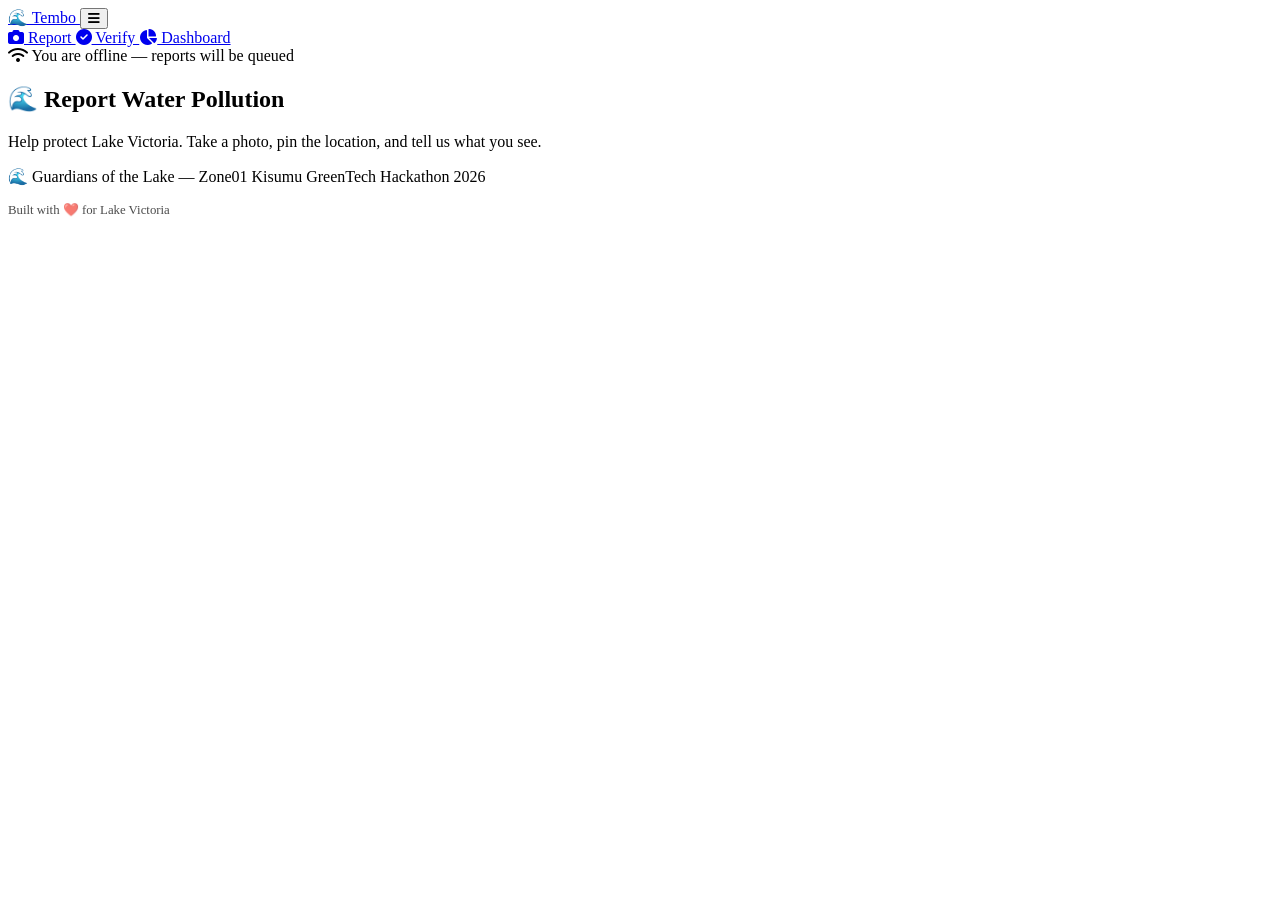
==== frontend/index.html @ 0f0c3a8d "feat: add initial HTML structure and CSS styles for the Guardians of the Lake project" ====
<!DOCTYPE html>
<html lang="en">
<head>
  <meta charset="UTF-8" />
  <meta name="viewport" content="width=device-width, initial-scale=1.0" />
  <title>Guardians of the Lake - Report</title>
  <link rel="stylesheet" href="/css/style.css" />
  <link rel="stylesheet" href="https://cdnjs.cloudflare.com/ajax/libs/font-awesome/6.5.0/css/all.min.css" />
</head>
<body>
  

  <nav class="navbar" role="navigation" aria-label="Main navigation">
    <div class="container">
      <a href="/" class="navbar-brand">
        <span class="brand-icon">🌊</span>
        Tembo
      </a>
      
      <button class="nav-toggle" aria-label="Toggle navigation" id="navToggle">
        <i class="fas fa-bars"></i>
      </button>
      
      <div class="navbar-links" id="navLinks">
        <a href="/" class="nav-link active">
          <i class="fas fa-camera"></i> Report
        </a>
        <a href="/verify.html" class="nav-link">
          <i class="fas fa-check-circle"></i> Verify
        </a>
        <a href="/dashboard.html" class="nav-link">
          <i class="fas fa-chart-pie"></i> Dashboard
        </a>
      </div>
    </div>
  </nav>
  
  <!-- Offline Banner (hidden by default, shown by offline-queue.js) -->
  <div class="offline-banner" id="offlineBanner">
    <i class="fas fa-wifi"></i>
    <span id="offlineMessage">You are offline — reports will be queued</span>
    <span class="sync-progress" id="syncProgress"></span>
  </div>
  
  <!-- Main Content -->
  <main>
    <section class="section">
      <div class="container">
        <h1>🌊 Report Water Pollution</h1>
        <p class="text-muted">
          Help protect Lake Victoria. Take a photo, pin the location, and tell us what you see.
        </p>
        
        <div id="reportFormContainer">
        </div>
        
        <div id="reportStatus" style="display: none;">
        </div>
      </div>
    </section>
  </main>
  
  <!-- Footer -->
  <footer class="footer">
    <div class="container">
      <p>
        🌊 Guardians of the Lake — Zone01 Kisumu GreenTech Hackathon 2026
      </p>
      <p style="font-size: 0.8rem; opacity: 0.7;">
        Built with ❤️ for Lake Victoria
      </p>
    </div>
  </footer>
  
  <!-- JavaScript -->
  <!-- Shared modules -->
  <script type="module" src="/js/api.js"></script>
  <script type="module" src="/js/ws-client.js"></script>
  <script type="module" src="/js/offline-queue.js"></script>
  <script type="module" src="/js/ai-classifier.js"></script>
  
  <!-- Page-specific -->
  <script type="module" src="/js/report.js"></script>
  
  <script>
    // Mobile nav toggle
    document.getElementById('navToggle').addEventListener('click', function() {
      document.getElementById('navLinks').classList.toggle('open');
    });
  </script>
</body>
</html>
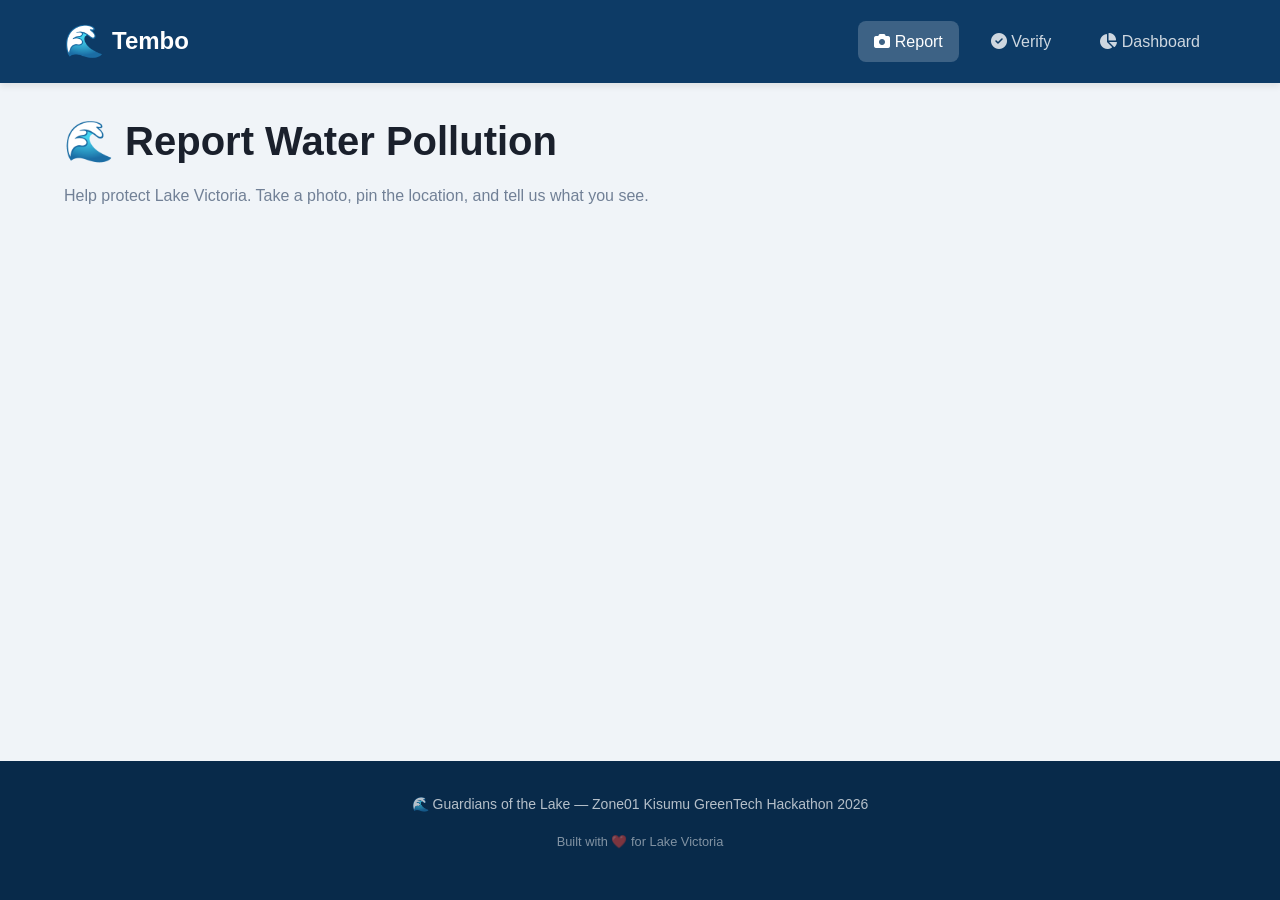
==== commit 09b6cfbe: "fix: correct stylesheet path in index.html" ====
--- a/frontend/index.html
+++ b/frontend/index.html
@@ -4,7 +4,7 @@
   <meta charset="UTF-8" />
   <meta name="viewport" content="width=device-width, initial-scale=1.0" />
   <title>Guardians of the Lake - Report</title>
-  <link rel="stylesheet" href="/css/style.css" />
+  <link rel="stylesheet" href="/frontend/css/style.css" />
   <link rel="stylesheet" href="https://cdnjs.cloudflare.com/ajax/libs/font-awesome/6.5.0/css/all.min.css" />
 </head>
 <body>
--- a/frontend/css/style.css
+++ b/frontend/css/style.css
@@ -0,0 +1,648 @@
+:root {
+  /* Colors */
+  --color-primary: #0d3b66;
+  --color-primary-light: #1a6b8a;
+  --color-primary-dark: #082a4a;
+  --color-secondary: #2d8c6b;
+  --color-secondary-light: #3aab82;
+  --color-accent: #f4a261;
+  --color-accent-light: #f7c08a;
+  --color-danger: #e76f51;
+  --color-danger-light: #f08a72;
+  --color-success: #2d8c6b;
+  --color-warning: #f4a261;
+  
+  --color-bg: #f0f4f8;
+  --color-surface: #ffffff;
+  --color-text: #1a202c;
+  --color-text-muted: #718096;
+  --color-border: #e2e8f0;
+  
+  /* Spacing */
+  --spacing-xs: 0.25rem;
+  --spacing-sm: 0.5rem;
+  --spacing-md: 1rem;
+  --spacing-lg: 1.5rem;
+  --spacing-xl: 2rem;
+  --spacing-xxl: 3rem;
+  
+  /* Typography */
+  --font-family: -apple-system, BlinkMacSystemFont, "Segoe UI", Roboto, "Helvetica Neue", Arial, sans-serif;
+  --font-size-xs: 0.75rem;
+  --font-size-sm: 0.875rem;
+  --font-size-base: 1rem;
+  --font-size-lg: 1.25rem;
+  --font-size-xl: 1.5rem;
+  --font-size-2xl: 2rem;
+  --font-size-3xl: 2.5rem;
+  
+  /* Border */
+  --border-radius: 0.5rem;
+  --border-radius-lg: 1rem;
+  --border-width: 1px;
+  
+  /* Shadows */
+  --shadow-sm: 0 1px 2px rgba(0, 0, 0, 0.05);
+  --shadow-md: 0 4px 6px rgba(0, 0, 0, 0.07);
+  --shadow-lg: 0 10px 15px rgba(0, 0, 0, 0.1);
+  
+  /* Breakpoints */
+  --breakpoint-mobile: 768px;
+  --breakpoint-desktop: 1024px;
+  
+  /* Transitions */
+  --transition-fast: 150ms ease;
+  --transition-normal: 250ms ease;
+  --transition-slow: 350ms ease;
+}
+
+/* --- Reset & Base --- */
+*,
+*::before,
+*::after {
+  box-sizing: border-box;
+  margin: 0;
+  padding: 0;
+}
+
+html {
+  font-size: 16px;
+  scroll-behavior: smooth;
+}
+
+body {
+  font-family: var(--font-family);
+  font-size: var(--font-size-base);
+  line-height: 1.6;
+  color: var(--color-text);
+  background-color: var(--color-bg);
+  min-height: 100vh;
+  display: flex;
+  flex-direction: column;
+}
+
+/* --- Typography --- */
+h1, h2, h3, h4, h5, h6 {
+  font-weight: 600;
+  line-height: 1.3;
+  margin-bottom: var(--spacing-md);
+}
+
+h1 { font-size: var(--font-size-3xl); }
+h2 { font-size: var(--font-size-2xl); }
+h3 { font-size: var(--font-size-xl); }
+h4 { font-size: var(--font-size-lg); }
+
+p {
+  margin-bottom: var(--spacing-md);
+}
+
+a {
+  color: var(--color-primary);
+  text-decoration: none;
+  transition: color var(--transition-fast);
+}
+a:hover {
+  color: var(--color-primary-light);
+  text-decoration: underline;
+}
+
+/* --- Layout --- */
+.container {
+  max-width: 1200px;
+  margin: 0 auto;
+  padding: 0 var(--spacing-lg);
+  width: 100%;
+}
+
+.section {
+  padding: var(--spacing-xl) 0;
+}
+
+/* --- Grid --- */
+.row {
+  display: flex;
+  flex-wrap: wrap;
+  margin: 0 calc(-1 * var(--spacing-md));
+}
+
+.col {
+  flex: 1;
+  padding: 0 var(--spacing-md);
+  min-width: 0;
+}
+
+.col-12 { flex: 0 0 100%; }
+.col-6 { flex: 0 0 50%; }
+.col-4 { flex: 0 0 33.333%; }
+.col-3 { flex: 0 0 25%; }
+
+@media (max-width: 768px) {
+  .col-6, .col-4, .col-3 {
+    flex: 0 0 100%;
+  }
+}
+
+/* --- Navbar --- */
+.navbar {
+  background: var(--color-primary);
+  color: white;
+  padding: var(--spacing-md) var(--spacing-lg);
+  box-shadow: var(--shadow-md);
+  position: sticky;
+  top: 0;
+  z-index: 1000;
+}
+
+.navbar .container {
+  display: flex;
+  align-items: center;
+  justify-content: space-between;
+  flex-wrap: wrap;
+}
+
+.navbar-brand {
+  font-size: var(--font-size-xl);
+  font-weight: 700;
+  color: white !important;
+  text-decoration: none;
+  display: flex;
+  align-items: center;
+  gap: var(--spacing-sm);
+}
+
+.navbar-brand:hover {
+  text-decoration: none;
+  opacity: 0.9;
+}
+
+.navbar-brand .brand-icon {
+  font-size: var(--font-size-2xl);
+}
+
+.navbar-links {
+  display: flex;
+  gap: var(--spacing-md);
+  align-items: center;
+  flex-wrap: wrap;
+}
+
+.nav-link {
+  color: rgba(255, 255, 255, 0.8);
+  text-decoration: none;
+  padding: var(--spacing-sm) var(--spacing-md);
+  border-radius: var(--border-radius);
+  transition: all var(--transition-fast);
+  font-weight: 500;
+}
+
+.nav-link:hover {
+  color: white;
+  background: rgba(255, 255, 255, 0.15);
+  text-decoration: none;
+}
+
+.nav-link.active {
+  color: white;
+  background: rgba(255, 255, 255, 0.2);
+}
+
+.nav-link .badge {
+  background: var(--color-danger);
+  color: white;
+  font-size: var(--font-size-xs);
+  padding: 0.125rem 0.5rem;
+  border-radius: 999px;
+  margin-left: var(--spacing-xs);
+}
+
+/* Mobile Nav Toggle */
+.nav-toggle {
+  display: none;
+  background: none;
+  border: none;
+  color: white;
+  font-size: var(--font-size-xl);
+  cursor: pointer;
+  padding: var(--spacing-sm);
+}
+
+@media (max-width: 768px) {
+  .nav-toggle {
+    display: block;
+  }
+  
+  .navbar-links {
+    display: none;
+    width: 100%;
+    flex-direction: column;
+    padding-top: var(--spacing-md);
+  }
+  
+  .navbar-links.open {
+    display: flex;
+  }
+  
+  .nav-link {
+    width: 100%;
+    text-align: center;
+    padding: var(--spacing-sm);
+  }
+}
+
+/* --- Buttons --- */
+.btn {
+  display: inline-flex;
+  align-items: center;
+  justify-content: center;
+  gap: var(--spacing-sm);
+  padding: 0.6rem 1.2rem;
+  font-size: var(--font-size-base);
+  font-weight: 600;
+  line-height: 1.5;
+  color: white;
+  background: var(--color-text-muted);
+  border: none;
+  border-radius: var(--border-radius);
+  cursor: pointer;
+  transition: all var(--transition-fast);
+  text-decoration: none;
+  min-height: 44px;
+}
+
+.btn:hover {
+  transform: translateY(-1px);
+  box-shadow: var(--shadow-md);
+  text-decoration: none;
+}
+.btn:active {
+  transform: translateY(0);
+}
+
+.btn-primary {
+  background: var(--color-primary);
+}
+.btn-primary:hover {
+  background: var(--color-primary-dark);
+}
+
+.btn-success {
+  background: var(--color-success);
+}
+.btn-success:hover {
+  background: var(--color-secondary-light);
+}
+
+.btn-danger {
+  background: var(--color-danger);
+}
+.btn-danger:hover {
+  background: var(--color-danger-light);
+}
+
+.btn-warning {
+  background: var(--color-warning);
+  color: var(--color-text);
+}
+.btn-warning:hover {
+  background: var(--color-accent-light);
+}
+
+.btn-outline {
+  background: transparent;
+  color: var(--color-primary);
+  border: 2px solid var(--color-primary);
+}
+.btn-outline:hover {
+  background: var(--color-primary);
+  color: white;
+}
+
+.btn-sm {
+  padding: 0.35rem 0.8rem;
+  font-size: var(--font-size-sm);
+  min-height: 32px;
+}
+
+.btn-lg {
+  padding: 0.8rem 1.8rem;
+  font-size: var(--font-size-lg);
+  min-height: 52px;
+}
+
+.btn:disabled {
+  opacity: 0.6;
+  cursor: not-allowed;
+  transform: none !important;
+}
+
+/* --- Cards --- */
+.card {
+  background: var(--color-surface);
+  border-radius: var(--border-radius);
+  box-shadow: var(--shadow-sm);
+  border: var(--border-width) solid var(--color-border);
+  overflow: hidden;
+  transition: box-shadow var(--transition-fast);
+}
+
+.card:hover {
+  box-shadow: var(--shadow-md);
+}
+
+.card-header {
+  padding: var(--spacing-md) var(--spacing-lg);
+  border-bottom: var(--border-width) solid var(--color-border);
+  background: var(--color-bg);
+  font-weight: 600;
+}
+
+.card-body {
+  padding: var(--spacing-lg);
+}
+
+.card-footer {
+  padding: var(--spacing-md) var(--spacing-lg);
+  border-top: var(--border-width) solid var(--color-border);
+  background: var(--color-bg);
+}
+
+/* --- Forms --- */
+.form-group {
+  margin-bottom: var(--spacing-lg);
+}
+
+.form-label {
+  display: block;
+  font-weight: 600;
+  margin-bottom: var(--spacing-xs);
+  color: var(--color-text);
+}
+
+.form-label .required {
+  color: var(--color-danger);
+}
+
+.form-control {
+  display: block;
+  width: 100%;
+  padding: 0.6rem 0.8rem;
+  font-size: var(--font-size-base);
+  font-family: inherit;
+  color: var(--color-text);
+  background: var(--color-surface);
+  border: var(--border-width) solid var(--color-border);
+  border-radius: var(--border-radius);
+  transition: border-color var(--transition-fast), box-shadow var(--transition-fast);
+  min-height: 44px;
+  appearance: none;
+}
+
+.form-control:focus {
+  outline: none;
+  border-color: var(--color-primary);
+  box-shadow: 0 0 0 3px rgba(13, 59, 102, 0.15);
+}
+
+.form-control:disabled {
+  opacity: 0.6;
+  cursor: not-allowed;
+}
+
+.form-control.is-invalid {
+  border-color: var(--color-danger);
+}
+.form-control.is-invalid:focus {
+  box-shadow: 0 0 0 3px rgba(231, 111, 81, 0.15);
+}
+
+.form-help {
+  font-size: var(--font-size-sm);
+  color: var(--color-text-muted);
+  margin-top: var(--spacing-xs);
+}
+
+.form-error {
+  font-size: var(--font-size-sm);
+  color: var(--color-danger);
+  margin-top: var(--spacing-xs);
+}
+
+/* --- Badges --- */
+.badge {
+  display: inline-block;
+  padding: 0.2rem 0.6rem;
+  font-size: var(--font-size-xs);
+  font-weight: 600;
+  border-radius: 999px;
+  text-transform: uppercase;
+  letter-spacing: 0.02em;
+}
+
+.badge-pending {
+  background: var(--color-accent);
+  color: var(--color-text);
+}
+
+.badge-verified {
+  background: var(--color-success);
+  color: white;
+}
+
+.badge-rejected {
+  background: var(--color-danger);
+  color: white;
+}
+
+.badge-flagged {
+  background: var(--color-danger-light);
+  color: white;
+}
+
+/* --- Toast Notifications --- */
+.toast-container {
+  position: fixed;
+  bottom: var(--spacing-lg);
+  right: var(--spacing-lg);
+  z-index: 9999;
+  display: flex;
+  flex-direction: column;
+  gap: var(--spacing-sm);
+  max-width: 400px;
+  width: 100%;
+}
+
+.toast {
+  padding: var(--spacing-md) var(--spacing-lg);
+  background: var(--color-surface);
+  border-radius: var(--border-radius);
+  box-shadow: var(--shadow-lg);
+  border-left: 4px solid var(--color-text-muted);
+  animation: slideIn 0.3s ease;
+  display: flex;
+  align-items: center;
+  gap: var(--spacing-sm);
+}
+
+.toast-success {
+  border-left-color: var(--color-success);
+}
+.toast-error {
+  border-left-color: var(--color-danger);
+}
+.toast-warning {
+  border-left-color: var(--color-warning);
+}
+
+.toast .toast-icon {
+  font-size: var(--font-size-xl);
+}
+
+.toast .toast-message {
+  flex: 1;
+}
+
+.toast .toast-close {
+  background: none;
+  border: none;
+  font-size: var(--font-size-lg);
+  cursor: pointer;
+  color: var(--color-text-muted);
+  padding: 0 var(--spacing-xs);
+}
+
+@keyframes slideIn {
+  from {
+    opacity: 0;
+    transform: translateX(100%);
+  }
+  to {
+    opacity: 1;
+    transform: translateX(0);
+  }
+}
+
+/* --- Status Indicators --- */
+.status-indicator {
+  display: inline-flex;
+  align-items: center;
+  gap: var(--spacing-sm);
+  padding: var(--spacing-sm) var(--spacing-md);
+  border-radius: var(--border-radius);
+  font-weight: 600;
+}
+
+.status-dot {
+  width: 10px;
+  height: 10px;
+  border-radius: 50%;
+  display: inline-block;
+}
+
+.status-dot.pending {
+  background: var(--color-warning);
+}
+.status-dot.verified {
+  background: var(--color-success);
+}
+.status-dot.rejected {
+  background: var(--color-danger);
+}
+.status-dot.offline {
+  background: var(--color-text-muted);
+}
+
+/* --- Loading Spinner --- */
+.spinner {
+  display: inline-block;
+  width: 1.2rem;
+  height: 1.2rem;
+  border: 3px solid var(--color-border);
+  border-top-color: var(--color-primary);
+  border-radius: 50%;
+  animation: spin 0.6s linear infinite;
+}
+
+@keyframes spin {
+  to {
+    transform: rotate(360deg);
+  }
+}
+
+.spinner-sm {
+  width: 0.9rem;
+  height: 0.9rem;
+  border-width: 2px;
+}
+
+/* --- Utilities --- */
+.text-center { text-align: center; }
+.text-muted { color: var(--color-text-muted); }
+
+.mt-1 { margin-top: var(--spacing-sm); }
+.mt-2 { margin-top: var(--spacing-md); }
+.mt-3 { margin-top: var(--spacing-lg); }
+.mb-1 { margin-bottom: var(--spacing-sm); }
+.mb-2 { margin-bottom: var(--spacing-md); }
+.mb-3 { margin-bottom: var(--spacing-lg); }
+
+.d-flex { display: flex; }
+.d-flex-center { display: flex; align-items: center; justify-content: center; }
+.gap-1 { gap: var(--spacing-sm); }
+.gap-2 { gap: var(--spacing-md); }
+
+.flex-wrap { flex-wrap: wrap; }
+.flex-column { flex-direction: column; }
+.flex-1 { flex: 1; }
+
+.w-100 { width: 100%; }
+
+/* --- Responsive Helpers --- */
+.hide-mobile {
+  display: block;
+}
+.show-mobile {
+  display: none;
+}
+
+@media (max-width: 768px) {
+  .hide-mobile {
+    display: none;
+  }
+  .show-mobile {
+    display: block;
+  }
+}
+
+/* --- Offline Banner --- */
+.offline-banner {
+  background: var(--color-text-muted);
+  color: white;
+  padding: var(--spacing-sm) var(--spacing-lg);
+  text-align: center;
+  font-weight: 500;
+  display: none;
+}
+
+.offline-banner.active {
+  display: block;
+}
+
+.offline-banner .sync-progress {
+  font-weight: 300;
+  font-size: var(--font-size-sm);
+}
+
+/* --- Footer --- */
+.footer {
+  margin-top: auto;
+  padding: var(--spacing-xl) 0;
+  background: var(--color-primary-dark);
+  color: rgba(255, 255, 255, 0.7);
+  text-align: center;
+  font-size: var(--font-size-sm);
+}
+
+.footer a {
+  color: white;
+}
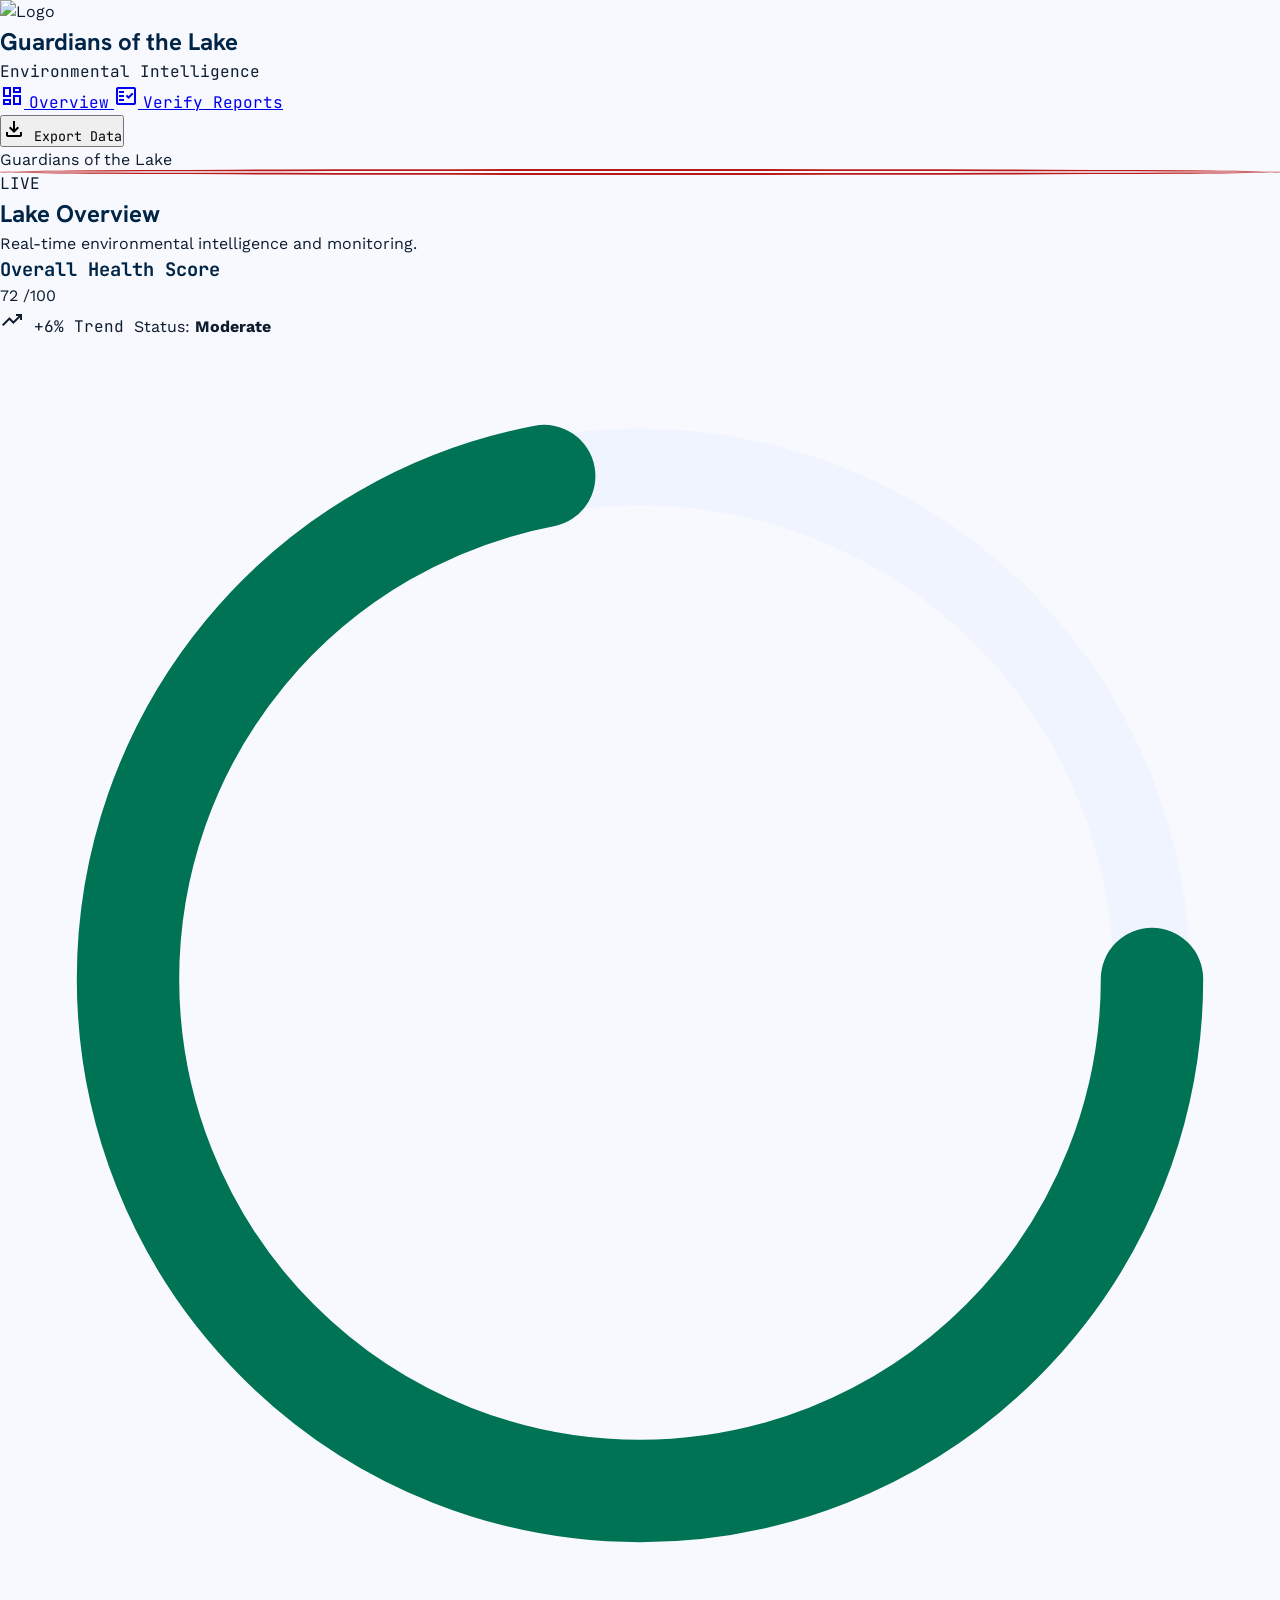
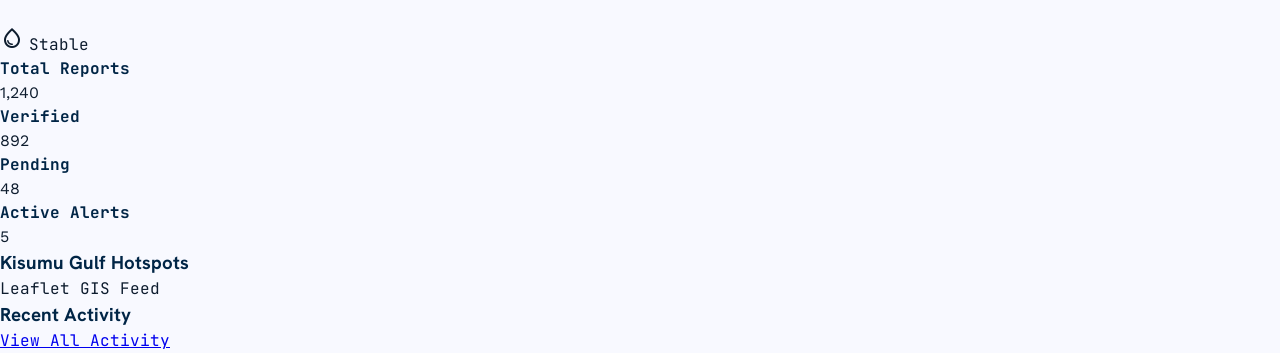
==== commit 470940a4: "feat(navigation): add index.html gateway with auto-redirect to dashboard" ====
--- a/frontend/index.html
+++ b/frontend/index.html
@@ -1,91 +1,81 @@
 <!DOCTYPE html>
 <html lang="en">
 <head>
-  <meta charset="UTF-8" />
+  <meta charset="utf-8" />
   <meta name="viewport" content="width=device-width, initial-scale=1.0" />
-  <title>Guardians of the Lake - Report</title>
-  <link rel="stylesheet" href="/frontend/css/style.css" />
-  <link rel="stylesheet" href="https://cdnjs.cloudflare.com/ajax/libs/font-awesome/6.5.0/css/all.min.css" />
+  <title>Guardians of the Lake - Environmental Intelligence</title>
+  
+  <!-- Automatic redirect to dashboard after 1 second (or fallback link) -->
+  <meta http-equiv="refresh" content="1; url=dashboard.html" />
+
+  <!-- Typography -->
+  <link rel="preconnect" href="https://fonts.googleapis.com" />
+  <link rel="preconnect" href="https://fonts.gstatic.com" crossorigin />
+  <link href="https://fonts.googleapis.com/css2?family=Hanken+Grotesk:wght@600;700&family=JetBrains+Mono:wght@500;600&family=Work+Sans:wght@400;500&display=swap" rel="stylesheet" />
+  <link href="https://fonts.googleapis.com/css2?family=Material+Symbols+Outlined:wght,FILL@100..700,0..1&display=swap" rel="stylesheet" />
+
+  <!-- Tailwind CDN & Global Styles -->
+  <script src="https://cdn.tailwindcss.com"></script>
+  <link rel="stylesheet" href="css/style.css" />
 </head>
-<body>
-  
+<body class="bg-[#f8f9ff] text-[#0d1c2e] font-body flex items-center justify-center min-h-screen p-6">
 
-  <nav class="navbar" role="navigation" aria-label="Main navigation">
-    <div class="container">
-      <a href="/" class="navbar-brand">
-        <span class="brand-icon">🌊</span>
-        Tembo
-      </a>
-      
-      <button class="nav-toggle" aria-label="Toggle navigation" id="navToggle">
-        <i class="fas fa-bars"></i>
-      </button>
-      
-      <div class="navbar-links" id="navLinks">
-        <a href="/" class="nav-link active">
-          <i class="fas fa-camera"></i> Report
-        </a>
-        <a href="/verify.html" class="nav-link">
-          <i class="fas fa-check-circle"></i> Verify
-        </a>
-        <a href="/dashboard.html" class="nav-link">
-          <i class="fas fa-chart-pie"></i> Dashboard
-        </a>
+  <div class="max-w-lg w-full bg-white rounded-3xl p-8 border border-[#eff4ff] shadow-xl text-center space-y-6">
+    <!-- Brand Logo -->
+    <div class="inline-flex p-3 rounded-2xl bg-[#eff4ff] border border-[#dce9ff] mb-2">
+      <img
+        src="https://lh3.googleusercontent.com/aida-public/[base64]"
+        alt="Logo"
+        class="w-16 h-16 rounded-xl object-cover"
+      />
+    </div>
+
+    <!-- Title & Description -->
+    <div>
+      <div class="inline-flex items-center gap-1.5 bg-[#ffdad6] text-[#93000a] px-3 py-0.5 rounded-full font-mono text-xs font-bold mb-3">
+        <span class="w-2 h-2 rounded-full bg-[#ba1a1a] animate-ping"></span>
+        <span>KISUMU SECTOR COMMAND</span>
       </div>
-    </div>
-  </nav>
-  
-  <!-- Offline Banner (hidden by default, shown by offline-queue.js) -->
-  <div class="offline-banner" id="offlineBanner">
-    <i class="fas fa-wifi"></i>
-    <span id="offlineMessage">You are offline — reports will be queued</span>
-    <span class="sync-progress" id="syncProgress"></span>
-  </div>
-  
-  <!-- Main Content -->
-  <main>
-    <section class="section">
-      <div class="container">
-        <h1>🌊 Report Water Pollution</h1>
-        <p class="text-muted">
-          Help protect Lake Victoria. Take a photo, pin the location, and tell us what you see.
-        </p>
-        
-        <div id="reportFormContainer">
-        </div>
-        
-        <div id="reportStatus" style="display: none;">
-        </div>
-      </div>
-    </section>
-  </main>
-  
-  <!-- Footer -->
-  <footer class="footer">
-    <div class="container">
-      <p>
-        🌊 Guardians of the Lake — Zone01 Kisumu GreenTech Hackathon 2026
-      </p>
-      <p style="font-size: 0.8rem; opacity: 0.7;">
-        Built with ❤️ for Lake Victoria
+      <h1 class="font-headline text-3xl font-bold text-[#002546]">Guardians of the Lake</h1>
+      <p class="text-sm text-[#42474f] mt-2 leading-relaxed">
+        Real-time limnological surveillance, community incident verification, and satellite telemetry for Lake Victoria Basin.
       </p>
     </div>
-  </footer>
-  
-  <!-- JavaScript -->
-  <!-- Shared modules -->
-  <script type="module" src="/js/api.js"></script>
-  <script type="module" src="/js/ws-client.js"></script>
-  <script type="module" src="/js/offline-queue.js"></script>
-  <script type="module" src="/js/ai-classifier.js"></script>
-  
-  <!-- Page-specific -->
-  <script type="module" src="/js/report.js"></script>
-  
+
+    <!-- Quick Navigation Launchpad -->
+    <div class="grid grid-cols-1 sm:grid-cols-2 gap-3 pt-2">
+      <a
+        href="dashboard.html"
+        class="flex flex-col items-center p-4 rounded-2xl bg-[#eff4ff] hover:bg-[#dce9ff] border border-[#dce9ff] transition-all group"
+      >
+        <span class="material-symbols-outlined text-3xl text-[#002546] group-hover:scale-110 transition-transform">dashboard</span>
+        <span class="font-headline font-bold text-sm text-[#002546] mt-2">Lake Overview</span>
+        <span class="font-mono text-[11px] text-[#737780]">Live Map & Gauge</span>
+      </a>
+
+      <a
+        href="verify.html"
+        class="flex flex-col items-center p-4 rounded-2xl bg-[#eff4ff] hover:bg-[#dce9ff] border border-[#dce9ff] transition-all group"
+      >
+        <span class="material-symbols-outlined text-3xl text-[#006c4e] group-hover:scale-110 transition-transform">fact_check</span>
+        <span class="font-headline font-bold text-sm text-[#002546] mt-2">Verify Reports</span>
+        <span class="font-mono text-[11px] text-[#737780]">Review Submissions</span>
+      </a>
+    </div>
+
+    <!-- Redirect Note -->
+    <div class="pt-4 border-t border-[#eff4ff] flex items-center justify-center gap-2 text-xs font-mono text-[#737780]">
+      <span class="material-symbols-outlined text-base animate-spin">sync</span>
+      <span>Redirecting to Lake Overview in 1s...</span>
+    </div>
+  </div>
+
   <script>
-    // Mobile nav toggle
-    document.getElementById('navToggle').addEventListener('click', function() {
-      document.getElementById('navLinks').classList.toggle('open');
+    // Immediate fallback redirect in case meta-refresh is disabled
+    window.addEventListener('DOMContentLoaded', () => {
+      setTimeout(() => {
+        window.location.href = 'dashboard.html';
+      }, 1000);
     });
   </script>
 </body>
--- a/frontend/css/style.css
+++ b/frontend/css/style.css
@@ -1,648 +1,159 @@
+/* ==========================================================================
+   Guardians of the Lake - Design System Tokens & Component Styles
+   ========================================================================== */
+
 :root {
-  /* Colors */
-  --color-primary: #0d3b66;
-  --color-primary-light: #1a6b8a;
-  --color-primary-dark: #082a4a;
-  --color-secondary: #2d8c6b;
-  --color-secondary-light: #3aab82;
-  --color-accent: #f4a261;
-  --color-accent-light: #f7c08a;
-  --color-danger: #e76f51;
-  --color-danger-light: #f08a72;
-  --color-success: #2d8c6b;
-  --color-warning: #f4a261;
+  /* Color Tokens */
+  --color-surface: #f8f9ff;
+  --color-surface-dim: #ccdbf4;
+  --color-surface-container-lowest: #ffffff;
+  --color-surface-container-low: #eff4ff;
+  --color-surface-container: #e5eeff;
+  --color-surface-container-high: #dce9ff;
+  --color-surface-container-highest: #d4e4fc;
+  --color-surface-variant: #d4e4fc;
   
-  --color-bg: #f0f4f8;
-  --color-surface: #ffffff;
-  --color-text: #1a202c;
-  --color-text-muted: #718096;
-  --color-border: #e2e8f0;
+  --color-primary: #002546;
+  --color-primary-container: #0d3b66;
+  --color-on-primary: #ffffff;
+  --color-on-primary-container: #81a6d7;
   
-  /* Spacing */
-  --spacing-xs: 0.25rem;
-  --spacing-sm: 0.5rem;
-  --spacing-md: 1rem;
-  --spacing-lg: 1.5rem;
-  --spacing-xl: 2rem;
-  --spacing-xxl: 3rem;
+  --color-secondary: #006c4e;
+  --color-secondary-container: #99f5cd;
+  --color-on-secondary-container: #007354;
   
+  --color-tertiary-container: #5c2d00;
+  --color-on-tertiary-container: #e09152;
+  
+  --color-error: #ba1a1a;
+  --color-error-container: #ffdad6;
+  --color-on-error-container: #93000a;
+  
+  --color-on-surface: #0d1c2e;
+  --color-on-surface-variant: #42474f;
+  --color-outline: #737780;
+  --color-outline-variant: #c3c6d0;
+
   /* Typography */
-  --font-family: -apple-system, BlinkMacSystemFont, "Segoe UI", Roboto, "Helvetica Neue", Arial, sans-serif;
-  --font-size-xs: 0.75rem;
-  --font-size-sm: 0.875rem;
-  --font-size-base: 1rem;
-  --font-size-lg: 1.25rem;
-  --font-size-xl: 1.5rem;
-  --font-size-2xl: 2rem;
-  --font-size-3xl: 2.5rem;
-  
-  /* Border */
-  --border-radius: 0.5rem;
-  --border-radius-lg: 1rem;
-  --border-width: 1px;
-  
-  /* Shadows */
-  --shadow-sm: 0 1px 2px rgba(0, 0, 0, 0.05);
-  --shadow-md: 0 4px 6px rgba(0, 0, 0, 0.07);
-  --shadow-lg: 0 10px 15px rgba(0, 0, 0, 0.1);
-  
-  /* Breakpoints */
-  --breakpoint-mobile: 768px;
-  --breakpoint-desktop: 1024px;
-  
-  /* Transitions */
-  --transition-fast: 150ms ease;
-  --transition-normal: 250ms ease;
-  --transition-slow: 350ms ease;
+  --font-headline: 'Hanken Grotesk', system-ui, -apple-system, sans-serif;
+  --font-body: 'Work Sans', system-ui, -apple-system, sans-serif;
+  --font-mono: 'JetBrains Mono', monospace;
+
+  /* Elevations */
+  --shadow-1: 0px 4px 12px rgba(13, 59, 102, 0.05);
+  --shadow-2: 0px 8px 24px rgba(13, 59, 102, 0.12);
+  --shadow-3: 0px 12px 32px rgba(186, 26, 26, 0.16);
 }
 
-/* --- Reset & Base --- */
-*,
-*::before,
-*::after {
+* {
   box-sizing: border-box;
   margin: 0;
   padding: 0;
 }
 
-html {
-  font-size: 16px;
-  scroll-behavior: smooth;
+body {
+  font-family: var(--font-body);
+  background-color: var(--color-surface);
+  color: var(--color-on-surface);
+  line-height: 1.5;
+  -webkit-font-smoothing: antialiased;
 }
 
-body {
-  font-family: var(--font-family);
-  font-size: var(--font-size-base);
-  line-height: 1.6;
-  color: var(--color-text);
-  background-color: var(--color-bg);
-  min-height: 100vh;
-  display: flex;
-  flex-direction: column;
+/* Typography Utility Classes */
+h1, h2, h3, h4, h5, h6 {
+  font-family: var(--font-headline);
+  color: var(--color-primary);
+  font-weight: 700;
 }
 
-/* --- Typography --- */
-h1, h2, h3, h4, h5, h6 {
+.font-mono { font-family: var(--font-mono); }
+.text-headline-xl { font-size: 40px; line-height: 48px; letter-spacing: -0.02em; }
+.text-headline-lg { font-size: 32px; line-height: 40px; letter-spacing: -0.01em; }
+.text-headline-sm { font-size: 20px; line-height: 28px; }
+
+/* Status Badges */
+.badge {
+  display: inline-flex;
+  align-items: center;
+  gap: 4px;
+  padding: 2px 8px;
+  font-family: var(--font-mono);
+  font-size: 11px;
   font-weight: 600;
-  line-height: 1.3;
-  margin-bottom: var(--spacing-md);
+  border-radius: 9999px;
+  text-transform: uppercase;
+  letter-spacing: 0.04em;
 }
 
-h1 { font-size: var(--font-size-3xl); }
-h2 { font-size: var(--font-size-2xl); }
-h3 { font-size: var(--font-size-xl); }
-h4 { font-size: var(--font-size-lg); }
-
-p {
-  margin-bottom: var(--spacing-md);
+.badge-pending {
+  background-color: var(--color-surface-container-highest);
+  color: var(--color-primary);
 }
 
-a {
-  color: var(--color-primary);
-  text-decoration: none;
-  transition: color var(--transition-fast);
-}
-a:hover {
-  color: var(--color-primary-light);
-  text-decoration: underline;
+.badge-verified {
+  background-color: var(--color-secondary-container);
+  color: var(--color-on-secondary-container);
 }
 
-/* --- Layout --- */
-.container {
-  max-width: 1200px;
-  margin: 0 auto;
-  padding: 0 var(--spacing-lg);
-  width: 100%;
+.badge-rejected, .badge-unverified {
+  background-color: var(--color-error-container);
+  color: var(--color-on-error-container);
 }
 
-.section {
-  padding: var(--spacing-xl) 0;
+.badge-flagged {
+  background-color: #ffdcc4;
+  color: #6f3800;
 }
 
-/* --- Grid --- */
-.row {
-  display: flex;
-  flex-wrap: wrap;
-  margin: 0 calc(-1 * var(--spacing-md));
+/* Live Pulse Animation */
+@keyframes pulse-ring {
+  0% { transform: scale(0.8); opacity: 0.8; }
+  100% { transform: scale(2.4); opacity: 0; }
 }
 
-.col {
-  flex: 1;
-  padding: 0 var(--spacing-md);
-  min-width: 0;
+.pulse-indicator {
+  position: relative;
 }
 
-.col-12 { flex: 0 0 100%; }
-.col-6 { flex: 0 0 50%; }
-.col-4 { flex: 0 0 33.333%; }
-.col-3 { flex: 0 0 25%; }
-
-@media (max-width: 768px) {
-  .col-6, .col-4, .col-3 {
-    flex: 0 0 100%;
-  }
+.pulse-indicator::before {
+  content: '';
+  position: absolute;
+  inset: -3px;
+  border-radius: 50%;
+  border: 2px solid var(--color-error);
+  animation: pulse-ring 2s cubic-bezier(0.215, 0.61, 0.355, 1) infinite;
 }
 
-/* --- Navbar --- */
-.navbar {
-  background: var(--color-primary);
-  color: white;
-  padding: var(--spacing-md) var(--spacing-lg);
-  box-shadow: var(--shadow-md);
-  position: sticky;
-  top: 0;
-  z-index: 1000;
-}
-
-.navbar .container {
-  display: flex;
-  align-items: center;
-  justify-content: space-between;
-  flex-wrap: wrap;
-}
-
-.navbar-brand {
-  font-size: var(--font-size-xl);
-  font-weight: 700;
-  color: white !important;
-  text-decoration: none;
-  display: flex;
-  align-items: center;
-  gap: var(--spacing-sm);
-}
-
-.navbar-brand:hover {
-  text-decoration: none;
-  opacity: 0.9;
-}
-
-.navbar-brand .brand-icon {
-  font-size: var(--font-size-2xl);
-}
-
-.navbar-links {
-  display: flex;
-  gap: var(--spacing-md);
-  align-items: center;
-  flex-wrap: wrap;
-}
-
-.nav-link {
-  color: rgba(255, 255, 255, 0.8);
-  text-decoration: none;
-  padding: var(--spacing-sm) var(--spacing-md);
-  border-radius: var(--border-radius);
-  transition: all var(--transition-fast);
-  font-weight: 500;
-}
-
-.nav-link:hover {
-  color: white;
-  background: rgba(255, 255, 255, 0.15);
-  text-decoration: none;
-}
-
-.nav-link.active {
-  color: white;
-  background: rgba(255, 255, 255, 0.2);
-}
-
-.nav-link .badge {
-  background: var(--color-danger);
-  color: white;
-  font-size: var(--font-size-xs);
-  padding: 0.125rem 0.5rem;
-  border-radius: 999px;
-  margin-left: var(--spacing-xs);
-}
-
-/* Mobile Nav Toggle */
-.nav-toggle {
-  display: none;
-  background: none;
-  border: none;
-  color: white;
-  font-size: var(--font-size-xl);
-  cursor: pointer;
-  padding: var(--spacing-sm);
-}
-
-@media (max-width: 768px) {
-  .nav-toggle {
-    display: block;
-  }
-  
-  .navbar-links {
-    display: none;
-    width: 100%;
-    flex-direction: column;
-    padding-top: var(--spacing-md);
-  }
-  
-  .navbar-links.open {
-    display: flex;
-  }
-  
-  .nav-link {
-    width: 100%;
-    text-align: center;
-    padding: var(--spacing-sm);
-  }
-}
-
-/* --- Buttons --- */
-.btn {
-  display: inline-flex;
-  align-items: center;
-  justify-content: center;
-  gap: var(--spacing-sm);
-  padding: 0.6rem 1.2rem;
-  font-size: var(--font-size-base);
-  font-weight: 600;
-  line-height: 1.5;
-  color: white;
-  background: var(--color-text-muted);
-  border: none;
-  border-radius: var(--border-radius);
-  cursor: pointer;
-  transition: all var(--transition-fast);
-  text-decoration: none;
-  min-height: 44px;
-}
-
-.btn:hover {
-  transform: translateY(-1px);
-  box-shadow: var(--shadow-md);
-  text-decoration: none;
-}
-.btn:active {
-  transform: translateY(0);
-}
-
-.btn-primary {
-  background: var(--color-primary);
-}
-.btn-primary:hover {
-  background: var(--color-primary-dark);
-}
-
-.btn-success {
-  background: var(--color-success);
-}
-.btn-success:hover {
-  background: var(--color-secondary-light);
-}
-
-.btn-danger {
-  background: var(--color-danger);
-}
-.btn-danger:hover {
-  background: var(--color-danger-light);
-}
-
-.btn-warning {
-  background: var(--color-warning);
-  color: var(--color-text);
-}
-.btn-warning:hover {
-  background: var(--color-accent-light);
-}
-
-.btn-outline {
-  background: transparent;
-  color: var(--color-primary);
-  border: 2px solid var(--color-primary);
-}
-.btn-outline:hover {
-  background: var(--color-primary);
-  color: white;
-}
-
-.btn-sm {
-  padding: 0.35rem 0.8rem;
-  font-size: var(--font-size-sm);
-  min-height: 32px;
-}
-
-.btn-lg {
-  padding: 0.8rem 1.8rem;
-  font-size: var(--font-size-lg);
-  min-height: 52px;
-}
-
-.btn:disabled {
-  opacity: 0.6;
-  cursor: not-allowed;
-  transform: none !important;
-}
-
-/* --- Cards --- */
+/* Cards & Surfaces */
 .card {
-  background: var(--color-surface);
-  border-radius: var(--border-radius);
-  box-shadow: var(--shadow-sm);
-  border: var(--border-width) solid var(--color-border);
-  overflow: hidden;
-  transition: box-shadow var(--transition-fast);
+  background-color: var(--color-surface-container-lowest);
+  border: 1px solid var(--color-surface-container-low);
+  border-radius: 16px;
+  box-shadow: var(--shadow-1);
+  transition: all 0.2s ease;
 }
 
 .card:hover {
-  box-shadow: var(--shadow-md);
+  box-shadow: var(--shadow-2);
 }
 
-.card-header {
-  padding: var(--spacing-md) var(--spacing-lg);
-  border-bottom: var(--border-width) solid var(--color-border);
-  background: var(--color-bg);
+/* Buttons */
+.btn-primary {
+  background-color: var(--color-primary);
+  color: var(--color-on-primary);
+  font-family: var(--font-mono);
+  font-size: 13px;
   font-weight: 600;
+  padding: 8px 16px;
+  border-radius: 8px;
+  border: none;
+  cursor: pointer;
+  display: inline-flex;
+  align-items: center;
+  gap: 8px;
+  transition: background-color 0.2s ease;
 }
 
-.card-body {
-  padding: var(--spacing-lg);
-}
-
-.card-footer {
-  padding: var(--spacing-md) var(--spacing-lg);
-  border-top: var(--border-width) solid var(--color-border);
-  background: var(--color-bg);
-}
-
-/* --- Forms --- */
-.form-group {
-  margin-bottom: var(--spacing-lg);
-}
-
-.form-label {
-  display: block;
-  font-weight: 600;
-  margin-bottom: var(--spacing-xs);
-  color: var(--color-text);
-}
-
-.form-label .required {
-  color: var(--color-danger);
-}
-
-.form-control {
-  display: block;
-  width: 100%;
-  padding: 0.6rem 0.8rem;
-  font-size: var(--font-size-base);
-  font-family: inherit;
-  color: var(--color-text);
-  background: var(--color-surface);
-  border: var(--border-width) solid var(--color-border);
-  border-radius: var(--border-radius);
-  transition: border-color var(--transition-fast), box-shadow var(--transition-fast);
-  min-height: 44px;
-  appearance: none;
-}
-
-.form-control:focus {
-  outline: none;
-  border-color: var(--color-primary);
-  box-shadow: 0 0 0 3px rgba(13, 59, 102, 0.15);
-}
-
-.form-control:disabled {
-  opacity: 0.6;
-  cursor: not-allowed;
-}
-
-.form-control.is-invalid {
-  border-color: var(--color-danger);
-}
-.form-control.is-invalid:focus {
-  box-shadow: 0 0 0 3px rgba(231, 111, 81, 0.15);
-}
-
-.form-help {
-  font-size: var(--font-size-sm);
-  color: var(--color-text-muted);
-  margin-top: var(--spacing-xs);
-}
-
-.form-error {
-  font-size: var(--font-size-sm);
-  color: var(--color-danger);
-  margin-top: var(--spacing-xs);
-}
-
-/* --- Badges --- */
-.badge {
-  display: inline-block;
-  padding: 0.2rem 0.6rem;
-  font-size: var(--font-size-xs);
-  font-weight: 600;
-  border-radius: 999px;
-  text-transform: uppercase;
-  letter-spacing: 0.02em;
-}
-
-.badge-pending {
-  background: var(--color-accent);
-  color: var(--color-text);
-}
-
-.badge-verified {
-  background: var(--color-success);
-  color: white;
-}
-
-.badge-rejected {
-  background: var(--color-danger);
-  color: white;
-}
-
-.badge-flagged {
-  background: var(--color-danger-light);
-  color: white;
-}
-
-/* --- Toast Notifications --- */
-.toast-container {
-  position: fixed;
-  bottom: var(--spacing-lg);
-  right: var(--spacing-lg);
-  z-index: 9999;
-  display: flex;
-  flex-direction: column;
-  gap: var(--spacing-sm);
-  max-width: 400px;
-  width: 100%;
-}
-
-.toast {
-  padding: var(--spacing-md) var(--spacing-lg);
-  background: var(--color-surface);
-  border-radius: var(--border-radius);
-  box-shadow: var(--shadow-lg);
-  border-left: 4px solid var(--color-text-muted);
-  animation: slideIn 0.3s ease;
-  display: flex;
-  align-items: center;
-  gap: var(--spacing-sm);
-}
-
-.toast-success {
-  border-left-color: var(--color-success);
-}
-.toast-error {
-  border-left-color: var(--color-danger);
-}
-.toast-warning {
-  border-left-color: var(--color-warning);
-}
-
-.toast .toast-icon {
-  font-size: var(--font-size-xl);
-}
-
-.toast .toast-message {
-  flex: 1;
-}
-
-.toast .toast-close {
-  background: none;
-  border: none;
-  font-size: var(--font-size-lg);
-  cursor: pointer;
-  color: var(--color-text-muted);
-  padding: 0 var(--spacing-xs);
-}
-
-@keyframes slideIn {
-  from {
-    opacity: 0;
-    transform: translateX(100%);
-  }
-  to {
-    opacity: 1;
-    transform: translateX(0);
-  }
-}
-
-/* --- Status Indicators --- */
-.status-indicator {
-  display: inline-flex;
-  align-items: center;
-  gap: var(--spacing-sm);
-  padding: var(--spacing-sm) var(--spacing-md);
-  border-radius: var(--border-radius);
-  font-weight: 600;
-}
-
-.status-dot {
-  width: 10px;
-  height: 10px;
-  border-radius: 50%;
-  display: inline-block;
-}
-
-.status-dot.pending {
-  background: var(--color-warning);
-}
-.status-dot.verified {
-  background: var(--color-success);
-}
-.status-dot.rejected {
-  background: var(--color-danger);
-}
-.status-dot.offline {
-  background: var(--color-text-muted);
-}
-
-/* --- Loading Spinner --- */
-.spinner {
-  display: inline-block;
-  width: 1.2rem;
-  height: 1.2rem;
-  border: 3px solid var(--color-border);
-  border-top-color: var(--color-primary);
-  border-radius: 50%;
-  animation: spin 0.6s linear infinite;
-}
-
-@keyframes spin {
-  to {
-    transform: rotate(360deg);
-  }
-}
-
-.spinner-sm {
-  width: 0.9rem;
-  height: 0.9rem;
-  border-width: 2px;
-}
-
-/* --- Utilities --- */
-.text-center { text-align: center; }
-.text-muted { color: var(--color-text-muted); }
-
-.mt-1 { margin-top: var(--spacing-sm); }
-.mt-2 { margin-top: var(--spacing-md); }
-.mt-3 { margin-top: var(--spacing-lg); }
-.mb-1 { margin-bottom: var(--spacing-sm); }
-.mb-2 { margin-bottom: var(--spacing-md); }
-.mb-3 { margin-bottom: var(--spacing-lg); }
-
-.d-flex { display: flex; }
-.d-flex-center { display: flex; align-items: center; justify-content: center; }
-.gap-1 { gap: var(--spacing-sm); }
-.gap-2 { gap: var(--spacing-md); }
-
-.flex-wrap { flex-wrap: wrap; }
-.flex-column { flex-direction: column; }
-.flex-1 { flex: 1; }
-
-.w-100 { width: 100%; }
-
-/* --- Responsive Helpers --- */
-.hide-mobile {
-  display: block;
-}
-.show-mobile {
-  display: none;
-}
-
-@media (max-width: 768px) {
-  .hide-mobile {
-    display: none;
-  }
-  .show-mobile {
-    display: block;
-  }
-}
-
-/* --- Offline Banner --- */
-.offline-banner {
-  background: var(--color-text-muted);
-  color: white;
-  padding: var(--spacing-sm) var(--spacing-lg);
-  text-align: center;
-  font-weight: 500;
-  display: none;
-}
-
-.offline-banner.active {
-  display: block;
-}
-
-.offline-banner .sync-progress {
-  font-weight: 300;
-  font-size: var(--font-size-sm);
-}
-
-/* --- Footer --- */
-.footer {
-  margin-top: auto;
-  padding: var(--spacing-xl) 0;
-  background: var(--color-primary-dark);
-  color: rgba(255, 255, 255, 0.7);
-  text-align: center;
-  font-size: var(--font-size-sm);
-}
-
-.footer a {
-  color: white;
+.btn-primary:hover {
+  background-color: var(--color-primary-container);
 }
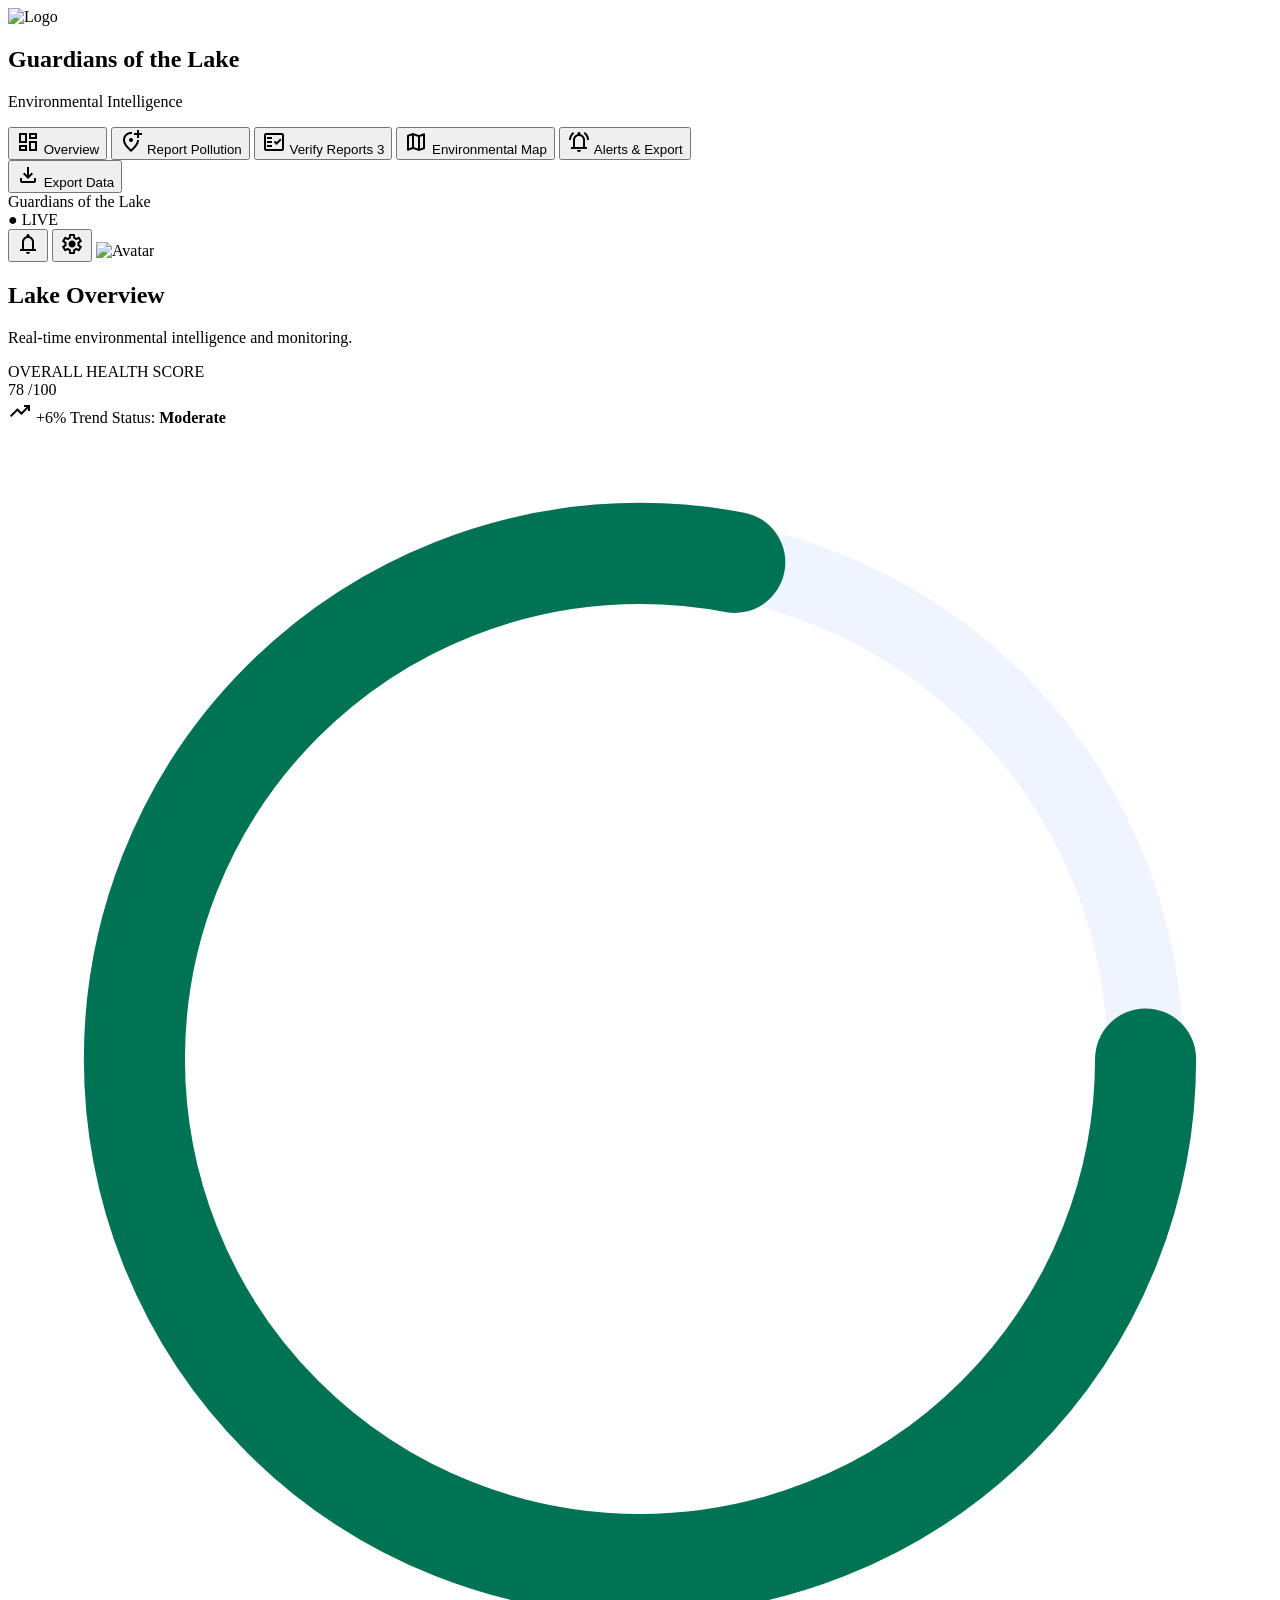
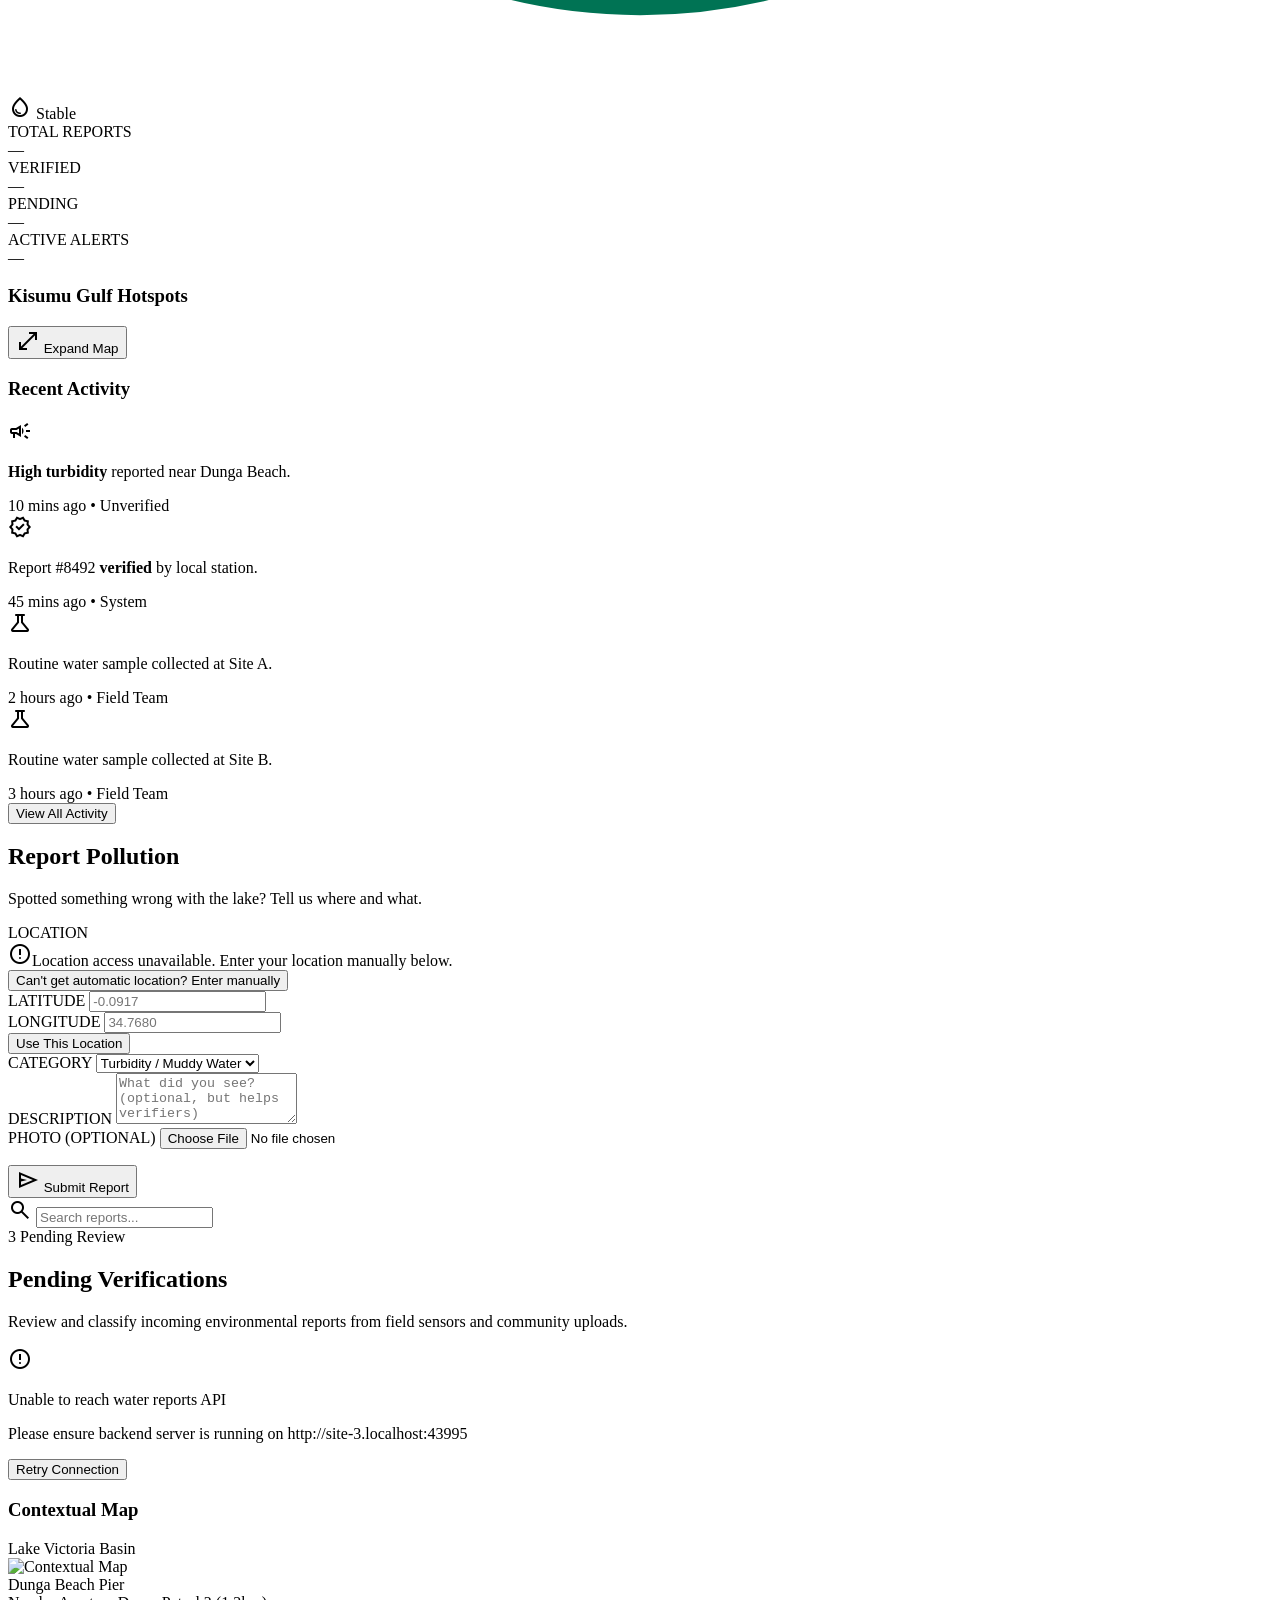
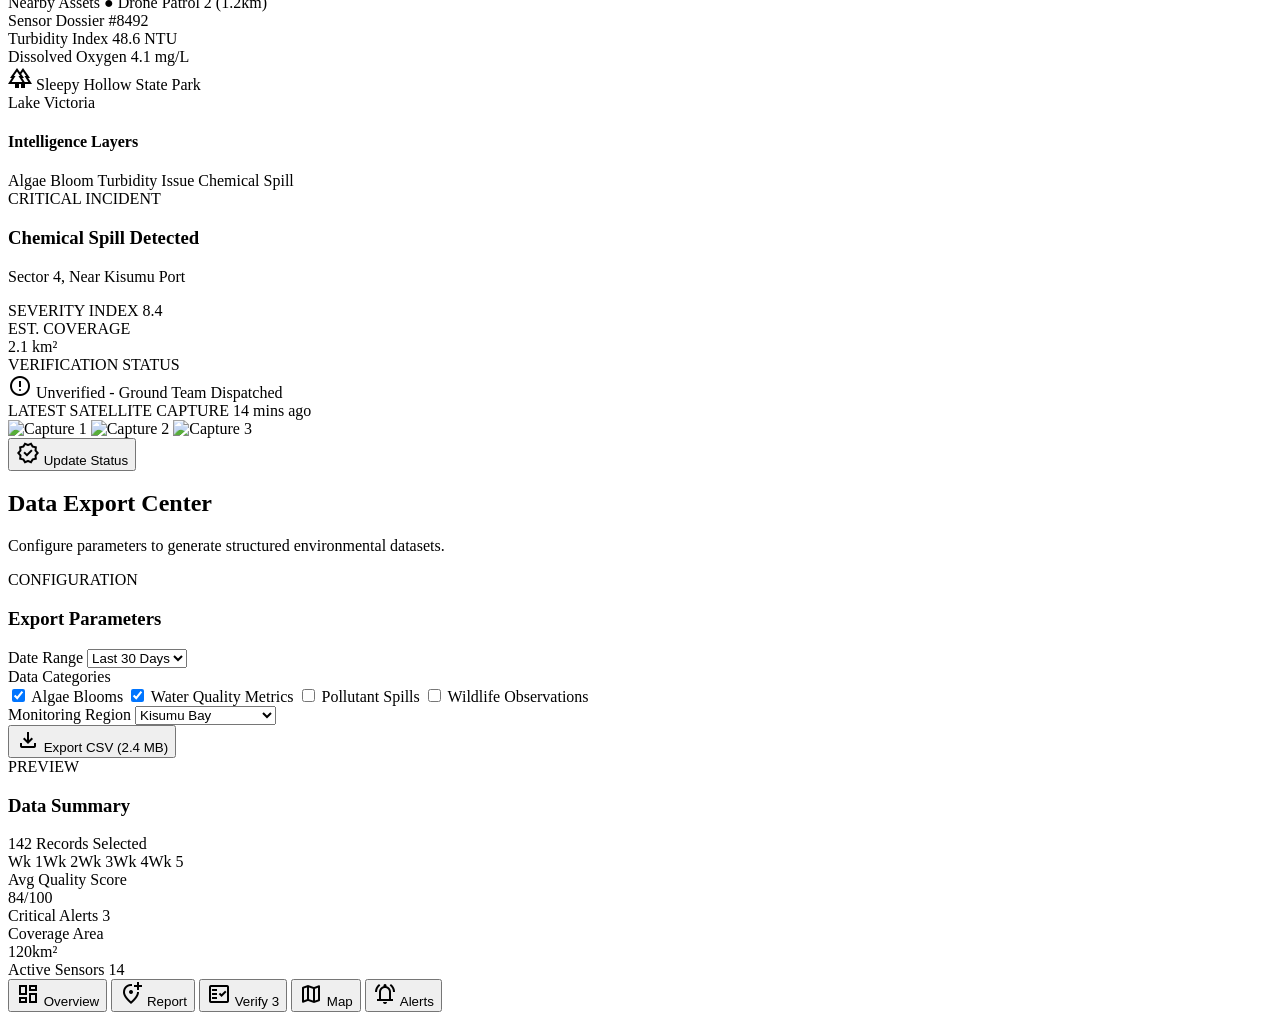
==== commit 62ed8bee: "fix(dashboard): resolve switchTab function scope error, favicon 404, and tailwind cdn warning" ====
--- a/frontend/index.html
+++ b/frontend/index.html
@@ -8,6 +8,10 @@
   <!-- Automatic redirect to dashboard after 1 second (or fallback link) -->
   <meta http-equiv="refresh" content="1; url=dashboard.html" />
 
+  <!-- Favicon -->
+  <link rel="icon" href="/favicon.svg" type="image/svg+xml" />
+  <link rel="alternate icon" href="/favicon.ico" type="image/x-icon" />
+
   <!-- Typography -->
   <link rel="preconnect" href="https://fonts.googleapis.com" />
   <link rel="preconnect" href="https://fonts.gstatic.com" crossorigin />
@@ -15,6 +19,15 @@
   <link href="https://fonts.googleapis.com/css2?family=Material+Symbols+Outlined:wght,FILL@100..700,0..1&display=swap" rel="stylesheet" />
 
   <!-- Tailwind CDN & Global Styles -->
+  <script>
+    (function() {
+      const _warn = console.warn;
+      console.warn = function(...args) {
+        if (args[0] && typeof args[0] === 'string' && args[0].includes('cdn.tailwindcss.com')) return;
+        _warn.apply(console, args);
+      };
+    })();
+  </script>
   <script src="https://cdn.tailwindcss.com"></script>
   <link rel="stylesheet" href="css/style.css" />
 </head>
